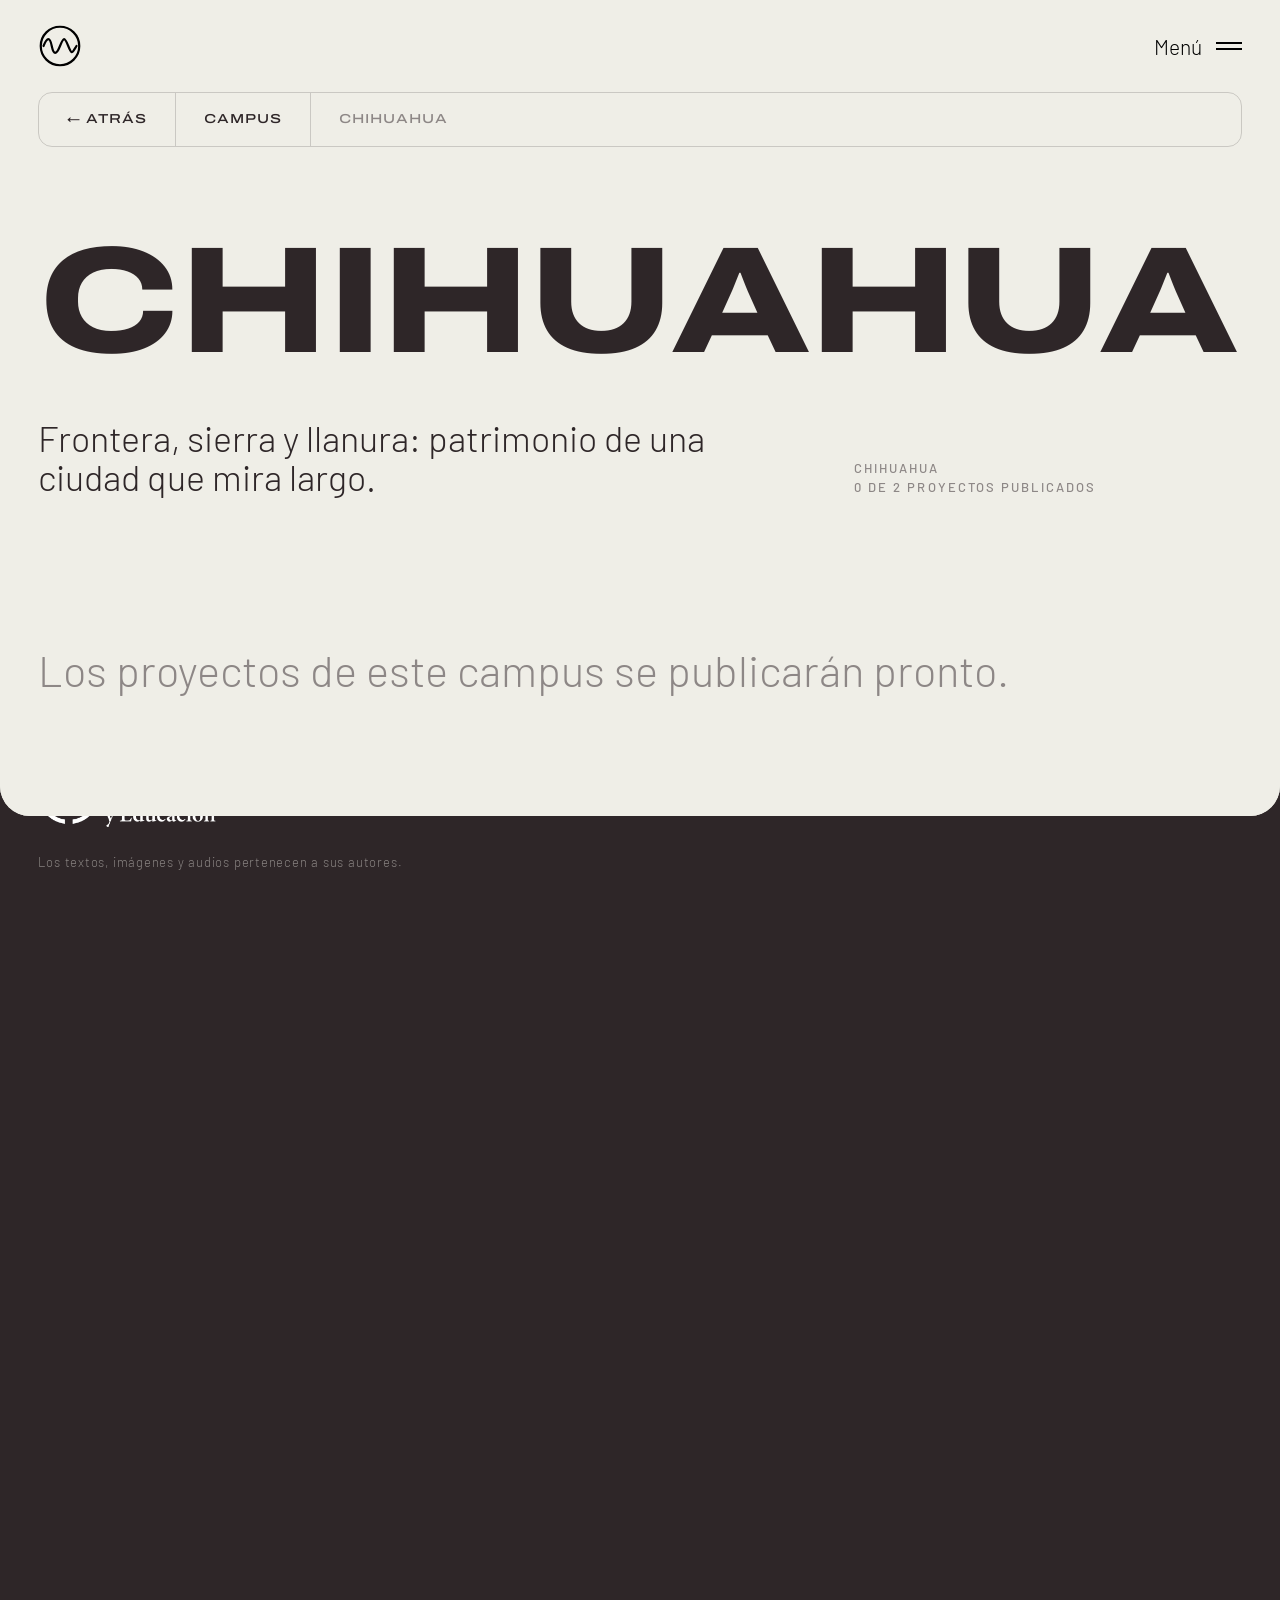
==== campus.html @ e94c9727 "Add files via upload" ====
<!doctype html><html lang="es"><head><meta charset="utf-8"><meta name="viewport" content="width=device-width,initial-scale=1"><meta name="robots" content="noindex,nofollow"><title>Identidad patrimonial</title><link rel="preconnect" href="https://fonts.googleapis.com"><link rel="preconnect" href="https://fonts.gstatic.com" crossorigin><link href="https://fonts.googleapis.com/css2?family=Archivo:wdth,wght@62..125,100..900&family=Barlow:wght@300;400;500&display=swap" rel="stylesheet"><link rel="stylesheet" href="css/style.css"></head><body data-page="campus"><header class="top"></header>
<main class="sheet"><div class="crumb" id="crumb"></div>
<section class="chead"><h1 class="wordmark" id="wm" data-fit></h1><div class="cmeta"><p class="lead" id="cintro"></p><p class="eyebrow" id="cinfo"></p></div></section>
<section class="hl plist"><div id="pl"></div><div class="peek"></div></section></main><footer class="foot"></footer><script src="js/app.js"></script></body></html>
---- css/style.css ----
:root{--cream:#EFEEE7;--ink:#2E2628;--taupe:#4a4143;--mute:#8d8786;--r:30px;--pad:clamp(18px,3vw,44px);
--disp:"Archivo","Arial Black",sans-serif;--sans:"Barlow","Helvetica Neue",Arial,sans-serif}
*{box-sizing:border-box;margin:0;padding:0}
html{background:var(--ink)}
body{background:var(--ink);color:var(--ink);font-family:var(--sans);font-weight:300;font-size:18px;line-height:1.45;-webkit-font-smoothing:antialiased;overflow-x:hidden}
a{color:inherit;text-decoration:none}
button{font-family:inherit}
img{max-width:100%;display:block}
.wordmark{font-family:var(--disp);font-weight:800;font-stretch:125%;text-transform:uppercase;line-height:.86;letter-spacing:-.015em;white-space:nowrap}
.eyebrow{font-size:13px;letter-spacing:.16em;text-transform:uppercase;color:var(--mute);font-weight:500}

/* header + menu */
.top{position:fixed;inset:0 0 auto 0;z-index:50;display:flex;justify-content:space-between;align-items:center;padding:24px var(--pad);color:var(--cream);mix-blend-mode:difference;pointer-events:none}
.top>*{pointer-events:auto}
.logo svg{width:44px;height:44px;display:block}
.menu-btn{background:none;border:0;color:inherit;font-size:21px;font-weight:300;display:flex;gap:14px;align-items:center;cursor:pointer}
.menu-btn i{width:26px;height:8px;border-top:2px solid currentColor;border-bottom:2px solid currentColor}
.menu{position:fixed;top:16px;right:16px;z-index:60;width:min(380px,calc(100vw - 32px));background:var(--taupe);color:var(--cream);border-radius:var(--r);padding:38px 42px 44px;transform-origin:top right;transform:scale(.9);opacity:0;pointer-events:none;transition:transform .45s cubic-bezier(.2,.8,.2,1),opacity .3s}
.menu.open{transform:none;opacity:1;pointer-events:auto}
.menu a{display:block;font-size:28px;line-height:1.55;transition:opacity .2s}
.menu a:hover{opacity:.5}
.menu .x{position:absolute;top:26px;right:30px;width:34px;height:34px;background:none;border:0;color:inherit;cursor:pointer}
.menu .x::before,.menu .x::after{content:"";position:absolute;left:4px;right:4px;top:16px;border-top:2px solid currentColor;transform:rotate(45deg)}
.menu .x::after{transform:rotate(-45deg)}

/* cursor */
.dot{position:fixed;left:0;top:0;width:16px;height:16px;border-radius:50%;background:var(--cream);mix-blend-mode:difference;z-index:100;pointer-events:none;transform:translate(-50%,-50%);transition:width .3s,height .3s}
.dot.big{width:72px;height:72px}
@media(hover:none){.dot{display:none}}
.has-dot,.has-dot a,.has-dot button{cursor:none}

/* hero */
.hero{position:relative;z-index:1;min-height:100svh;background:var(--ink);color:var(--cream);display:flex;flex-direction:column;padding:15vh var(--pad) calc(var(--pad) + var(--r))}
.hero canvas{flex:1 1 0;height:0;min-height:28vh;width:100%;margin:2vh 0}
.hero-foot{display:flex;justify-content:space-between;align-items:flex-end;gap:24px;flex-wrap:wrap}
.tag{font-size:clamp(28px,4vw,64px);line-height:1.02;max-width:13em}
.hero-links{display:flex;gap:44px;font-size:21px;padding-bottom:6px}
.hero-links a{border-bottom:1px solid #efeee755;transition:border-color .2s}
.hero-links a:hover{border-color:var(--cream)}

/* sheet */
.sheet{position:relative;z-index:2;background:var(--cream);overflow:clip;border-radius:0 0 var(--r) var(--r)}
.sheet.up{margin-top:calc(var(--r)*-1);border-radius:var(--r)}
.manifesto{padding:clamp(90px,13vw,200px) var(--pad);font-size:clamp(32px,5vw,84px);line-height:1.04;max-width:1560px}
.manifesto span{opacity:.16;transition:opacity .5s}
.manifesto span.on{opacity:1}
.more{display:inline-block;margin-top:40px;font-size:15px;letter-spacing:.14em;text-transform:uppercase;border-bottom:1px solid currentColor}

/* hover lists */
.hl{position:relative;isolation:isolate;background:var(--cream)}
.clist{padding:clamp(40px,6vw,90px) var(--pad) clamp(90px,12vw,200px);text-align:center}
.clist .eyebrow{margin-bottom:clamp(30px,5vw,80px)}
.cl{display:block;color:var(--cream);mix-blend-mode:difference;font-size:clamp(46px,11.2vw,196px);line-height:1.02;text-transform:uppercase;letter-spacing:-.01em;position:relative;z-index:2}
.cl sup{font-size:.13em;vertical-align:top;letter-spacing:.08em;margin-left:.7em;position:relative;top:1.1em;font-weight:400}
.peek{position:absolute;z-index:1;left:0;top:0;width:clamp(250px,38vw,640px);aspect-ratio:16/10;opacity:0;--s:.88;transform:translate(-50%,-50%) scale(var(--s));transition:opacity .35s,transform .45s cubic-bezier(.2,.8,.2,1);pointer-events:none;overflow:hidden;display:flex;align-items:flex-end;padding:18px;color:var(--cream);font-size:14px;letter-spacing:.14em;text-transform:uppercase;background:#555}
.peek.show{opacity:1;--s:1}
.peek img{position:absolute;inset:0;width:100%;height:100%;object-fit:cover;filter:grayscale(1) contrast(1.08)}
.peek span{position:relative}
.plist{padding:clamp(40px,6vw,90px) var(--pad) clamp(70px,9vw,140px)}
.plist .eyebrow{margin-bottom:26px}
.pr{display:grid;grid-template-columns:64px minmax(0,1fr) 200px 220px;gap:20px;align-items:baseline;padding:24px 0;border-top:1px solid var(--cream);color:var(--cream);mix-blend-mode:difference;position:relative;z-index:2}
.pr:last-child{border-bottom:1px solid var(--cream)}
.pr b{font-weight:400;font-size:14px;letter-spacing:.1em}
.pr h3{font-weight:300;font-size:clamp(28px,4.6vw,76px);line-height:1;text-transform:uppercase;letter-spacing:-.01em}
.pr small{font-size:14px;letter-spacing:.12em;text-transform:uppercase;font-weight:400}
.empty{font-size:clamp(26px,3.4vw,50px);color:var(--mute)}

/* marquee */
.marq{overflow:hidden;white-space:nowrap;padding:clamp(30px,5vw,80px) 0;border-top:1px solid #2e262822}
.marq div{display:inline-block;font-size:clamp(64px,14vw,250px);line-height:1.08;text-transform:uppercase;font-weight:300;will-change:transform;letter-spacing:-.01em}
.marq div:nth-child(2){display:block;width:max-content}

/* footer */
.foot{position:sticky;bottom:0;z-index:0;background:var(--ink);color:var(--cream);padding:calc(var(--r) + 70px) var(--pad) 28px}
.fcols{display:grid;grid-template-columns:repeat(auto-fit,minmax(170px,1fr));gap:30px;margin-bottom:clamp(50px,8vw,120px)}
.fcols h5{font-size:13px;letter-spacing:.16em;text-transform:uppercase;color:#efeee788;font-weight:500;margin-bottom:12px}
.fcols li{list-style:none;font-size:20px}
.fcols a:hover{opacity:.55}
.fine{margin-top:26px;font-size:13px;color:#efeee777;letter-spacing:.06em}

/* inner pages */
.sheet:not(.up){padding-top:92px}
.crumb{margin:0 var(--pad);border:1px solid #2e262830;display:flex;font:500 13px/1 var(--disp);font-stretch:125%;text-transform:uppercase;letter-spacing:.08em;border-radius:14px;overflow:hidden}
.crumb>*{padding:20px 28px;border-right:1px solid #2e262830;display:flex;align-items:center;gap:12px;white-space:nowrap;min-width:0}
.crumb>*:last-child{border-right:0;color:var(--mute);overflow:hidden;text-overflow:ellipsis;display:block}
.crumb a:hover{background:var(--ink);color:var(--cream)}
.chead{padding:clamp(40px,7vw,100px) var(--pad) clamp(30px,5vw,70px)}
.chead .wordmark{white-space:normal}
.cmeta{display:grid;grid-template-columns:2fr 1fr;gap:40px;margin-top:clamp(30px,4vw,60px);align-items:end}
.lead{font-size:clamp(24px,2.8vw,42px);line-height:1.1;max-width:20em}
.phead{padding:clamp(50px,8vw,110px) var(--pad) 0}
.ptitle{font-family:var(--disp);font-weight:800;font-stretch:125%;text-transform:uppercase;line-height:.92;letter-spacing:-.015em;font-size:clamp(38px,8.4vw,150px);margin-top:20px;overflow-wrap:anywhere}
.pmeta{display:grid;grid-template-columns:repeat(3,1fr);margin:clamp(40px,6vw,90px) var(--pad) 0;border-top:1px solid var(--ink)}
.pmeta div{padding:18px 0}
.pmeta p{font-size:clamp(20px,2vw,30px);margin-top:6px}
.pgrid{display:grid;grid-template-columns:minmax(0,1fr) minmax(0,1fr) minmax(0,1fr);gap:clamp(24px,3.4vw,56px);padding:clamp(30px,4vw,60px) var(--pad) clamp(60px,8vw,120px);align-items:start}
.ptext p{font-size:clamp(19px,1.5vw,23px);margin-bottom:1.2em;line-height:1.4}
.pside{position:sticky;top:90px}
.pgal{display:grid;gap:18px}
.ph{aspect-ratio:4/3;display:flex;align-items:flex-end;padding:16px;font-size:13px;letter-spacing:.14em;text-transform:uppercase;color:var(--cream);background:var(--tone,#777);border-radius:6px}
.pgal img{width:100%;border-radius:6px}
.player{background:var(--ink);color:var(--cream);border-radius:22px;padding:24px}
.wv{width:100%;height:110px;display:block;cursor:pointer}
.pl-row{display:flex;justify-content:space-between;align-items:center;margin-top:18px}
.pl-btn{width:64px;height:64px;border-radius:50%;background:var(--cream);color:var(--ink);border:0;cursor:pointer;font-size:18px;transition:transform .2s}
.pl-btn:hover{transform:scale(1.08)}
.pl-btn:focus-visible{outline:2px solid var(--cream);outline-offset:3px}
.pl-time{font-size:15px;letter-spacing:.1em;font-variant-numeric:tabular-nums}
.pl-cap{margin-top:14px;font-size:13px;letter-spacing:.14em;text-transform:uppercase;color:var(--mute);font-weight:500}
.next{display:block;border-top:1px solid #2e262830;padding:clamp(40px,6vw,90px) var(--pad);transition:background .3s,color .3s}
.next:hover{background:var(--ink);color:var(--cream)}
.next .eyebrow{margin-bottom:10px}
.next h3{font-size:clamp(40px,8vw,140px);font-weight:300;text-transform:uppercase;line-height:1;letter-spacing:-.01em}

.js [data-r]{opacity:0;transform:translateY(26px);transition:opacity .9s,transform .9s cubic-bezier(.2,.7,.2,1)}
.js [data-r].in{opacity:1;transform:none}

@media(max-width:860px){
.pr{grid-template-columns:40px 1fr;row-gap:4px}.pr small{grid-column:2}
.pgrid{grid-template-columns:1fr}.pside{position:static}.pmeta{grid-template-columns:1fr}
.cmeta{grid-template-columns:1fr}.crumb>*{padding:16px 14px}.crumb>*:nth-child(3){display:none}
.hero-links{gap:26px}.cl sup{display:none}.menu a{font-size:24px}}
@media(prefers-reduced-motion:reduce){*{transition:none!important}.js [data-r]{opacity:1;transform:none}}

.ehe{display:block;height:auto}
.foot .ehe{width:clamp(210px,24vw,340px);margin-top:clamp(36px,5vw,70px)}
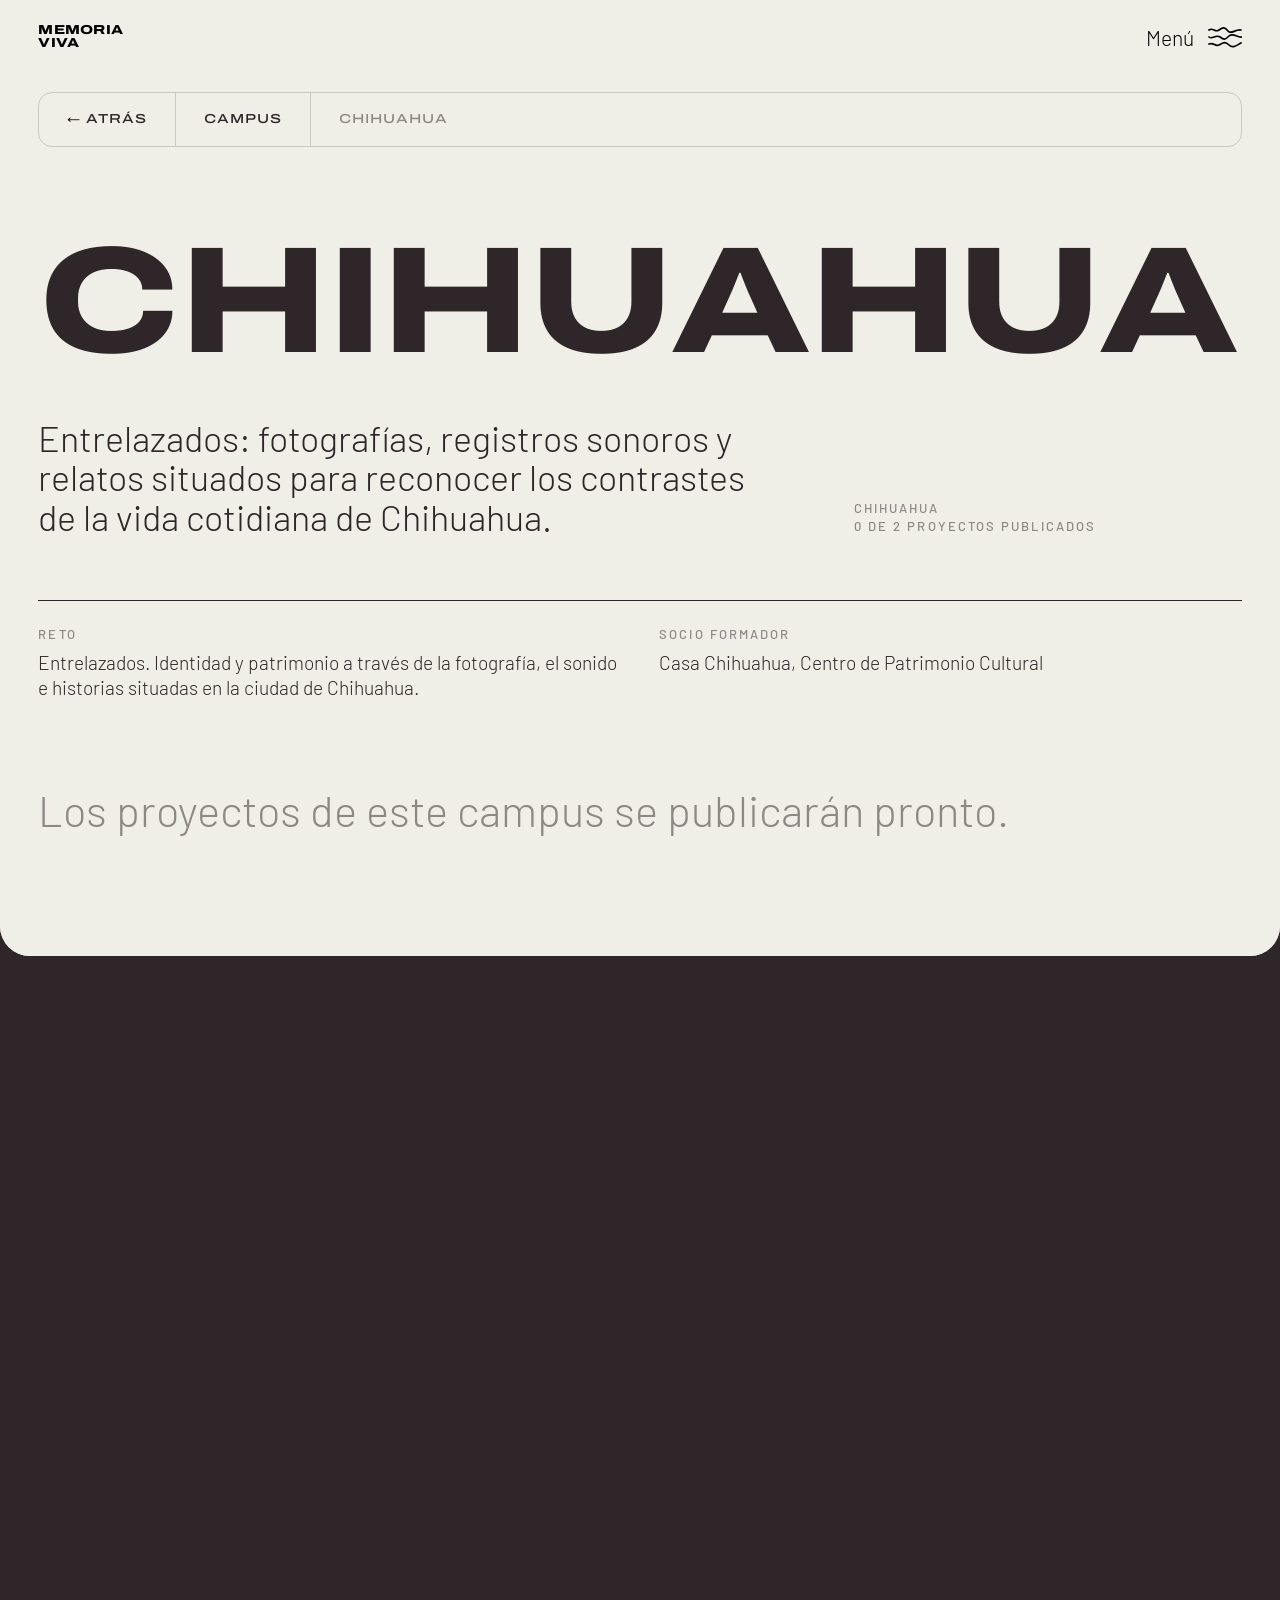
==== commit 23a93523: "Add files via upload Retos por Campus" ====
--- a/campus.html
+++ b/campus.html
@@ -1,4 +1,5 @@
 <!doctype html><html lang="es"><head><meta charset="utf-8"><meta name="viewport" content="width=device-width,initial-scale=1"><meta name="robots" content="noindex,nofollow"><title>Identidad patrimonial</title><link rel="preconnect" href="https://fonts.googleapis.com"><link rel="preconnect" href="https://fonts.gstatic.com" crossorigin><link href="https://fonts.googleapis.com/css2?family=Archivo:wdth,wght@62..125,100..900&family=Barlow:wght@300;400;500&display=swap" rel="stylesheet"><link rel="stylesheet" href="css/style.css"></head><body data-page="campus"><header class="top"></header>
 <main class="sheet"><div class="crumb" id="crumb"></div>
 <section class="chead"><h1 class="wordmark" id="wm" data-fit></h1><div class="cmeta"><p class="lead" id="cintro"></p><p class="eyebrow" id="cinfo"></p></div></section>
+<section class="cdet" id="cdet"></section>
 <section class="hl plist"><div id="pl"></div><div class="peek"></div></section></main><footer class="foot"></footer><script src="js/app.js"></script></body></html>
--- a/css/style.css
+++ b/css/style.css
@@ -12,9 +12,10 @@
 /* header + menu */
 .top{position:fixed;inset:0 0 auto 0;z-index:50;display:flex;justify-content:space-between;align-items:center;padding:24px var(--pad);color:var(--cream);mix-blend-mode:difference;pointer-events:none}
 .top>*{pointer-events:auto}
-.logo svg{width:44px;height:44px;display:block}
+.logo{font-family:var(--disp);font-weight:800;font-stretch:125%;text-transform:uppercase;font-size:13px;line-height:1;letter-spacing:.02em;display:block}
 .menu-btn{background:none;border:0;color:inherit;font-size:21px;font-weight:300;display:flex;gap:14px;align-items:center;cursor:pointer}
-.menu-btn i{width:26px;height:8px;border-top:2px solid currentColor;border-bottom:2px solid currentColor}
+.menu-btn svg{display:block;transition:transform .4s cubic-bezier(.2,.8,.2,1)}
+.menu-btn:hover svg{transform:translateX(4px)}
 .menu{position:fixed;top:16px;right:16px;z-index:60;width:min(380px,calc(100vw - 32px));background:var(--taupe);color:var(--cream);border-radius:var(--r);padding:38px 42px 44px;transform-origin:top right;transform:scale(.9);opacity:0;pointer-events:none;transition:transform .45s cubic-bezier(.2,.8,.2,1),opacity .3s}
 .menu.open{transform:none;opacity:1;pointer-events:auto}
 .menu a{display:block;font-size:28px;line-height:1.55;transition:opacity .2s}
@@ -124,3 +125,6 @@
 
 .ehe{display:block;height:auto}
 .foot .ehe{width:clamp(210px,24vw,340px);margin-top:clamp(36px,5vw,70px)}
+
+.cdet{display:grid;grid-template-columns:repeat(auto-fit,minmax(240px,1fr));gap:clamp(20px,3vw,48px);margin:0 var(--pad);border-top:1px solid var(--ink);padding:18px 0 0}
+.cdet p{font-size:clamp(18px,1.5vw,22px);margin-top:6px;line-height:1.3}
